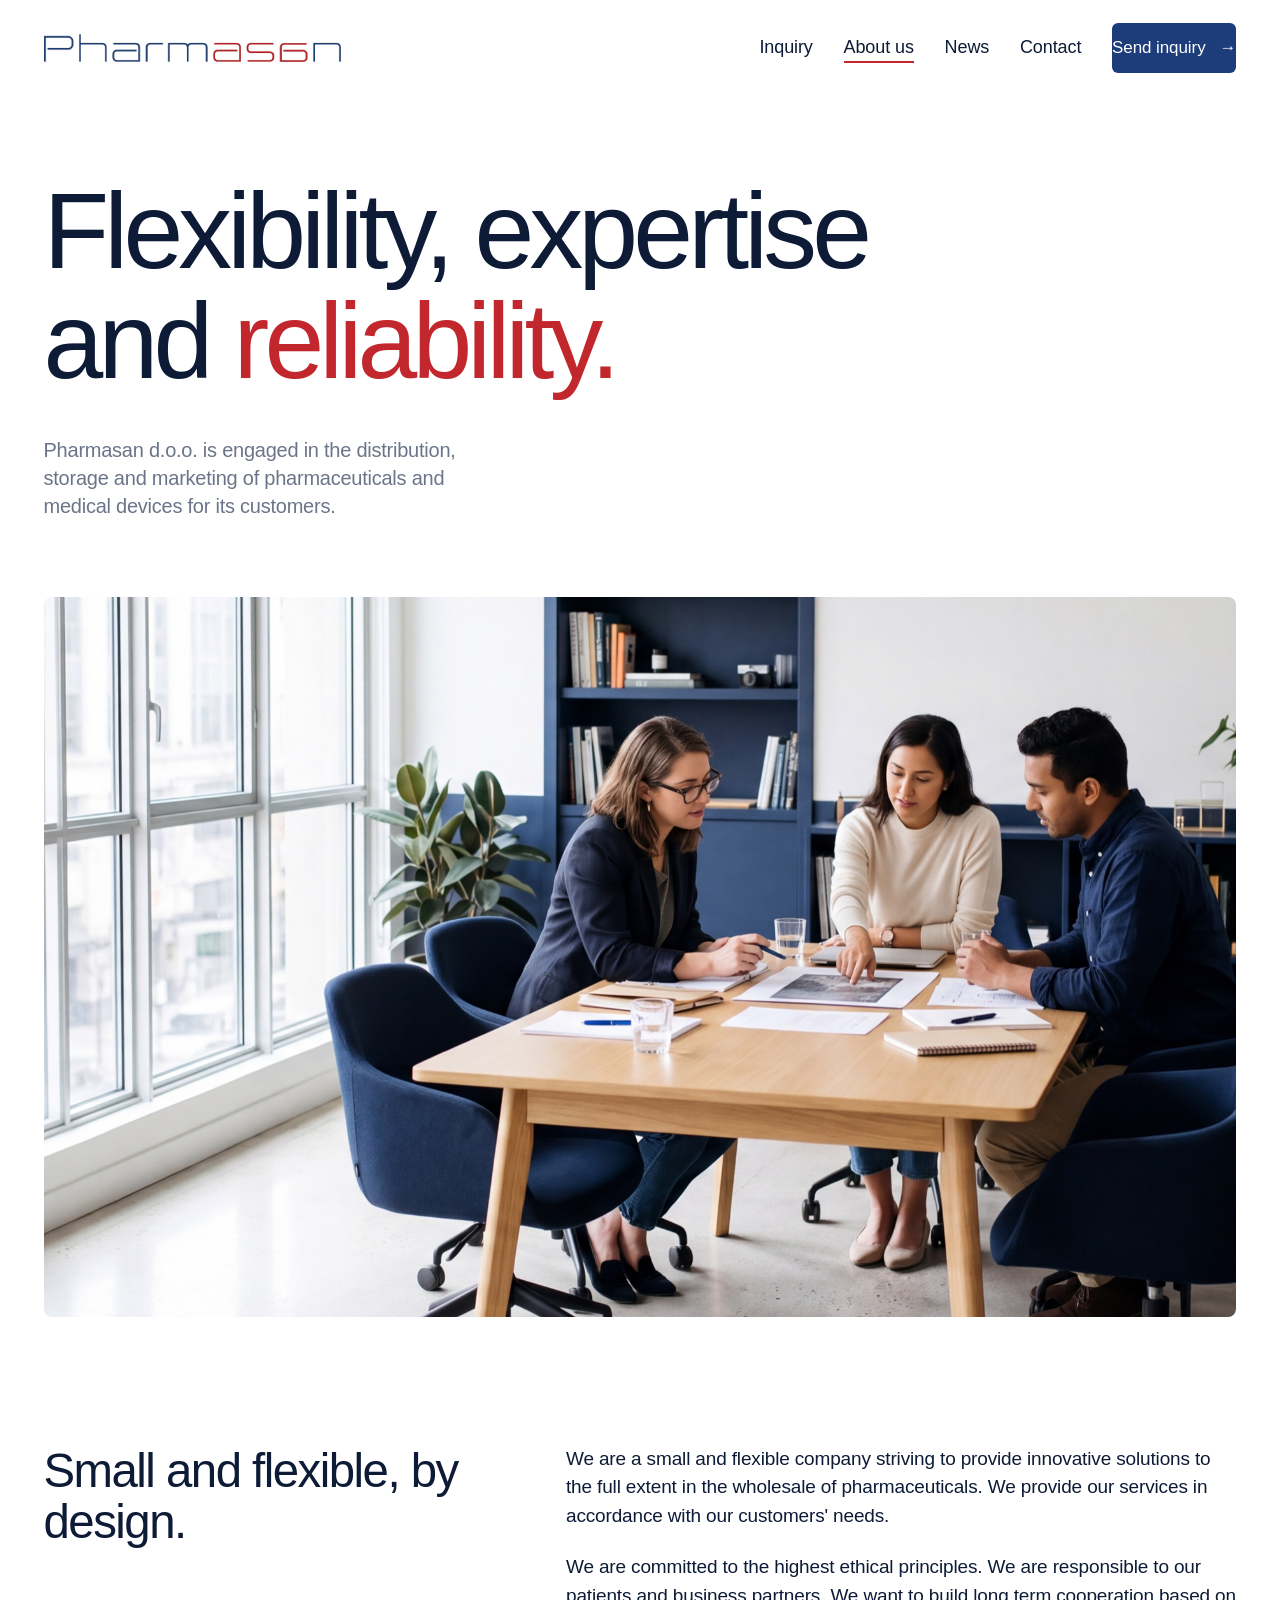
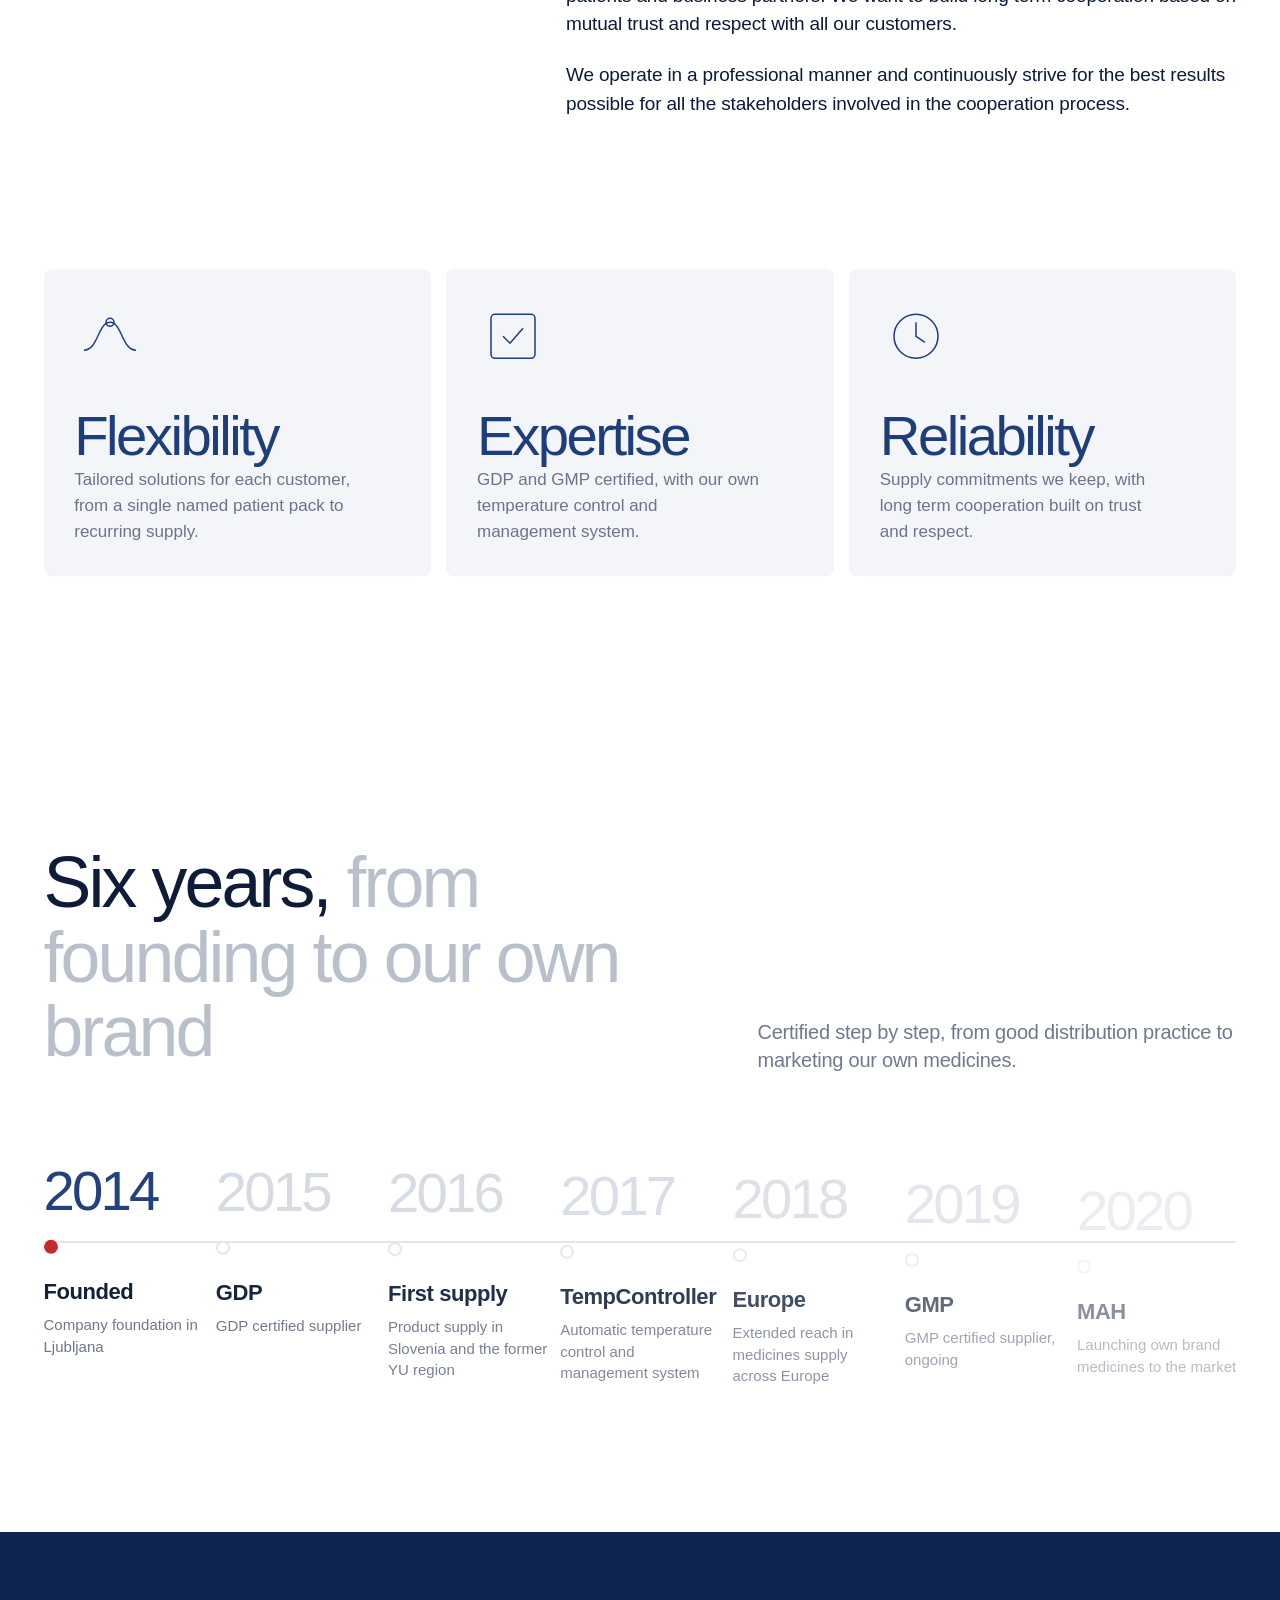
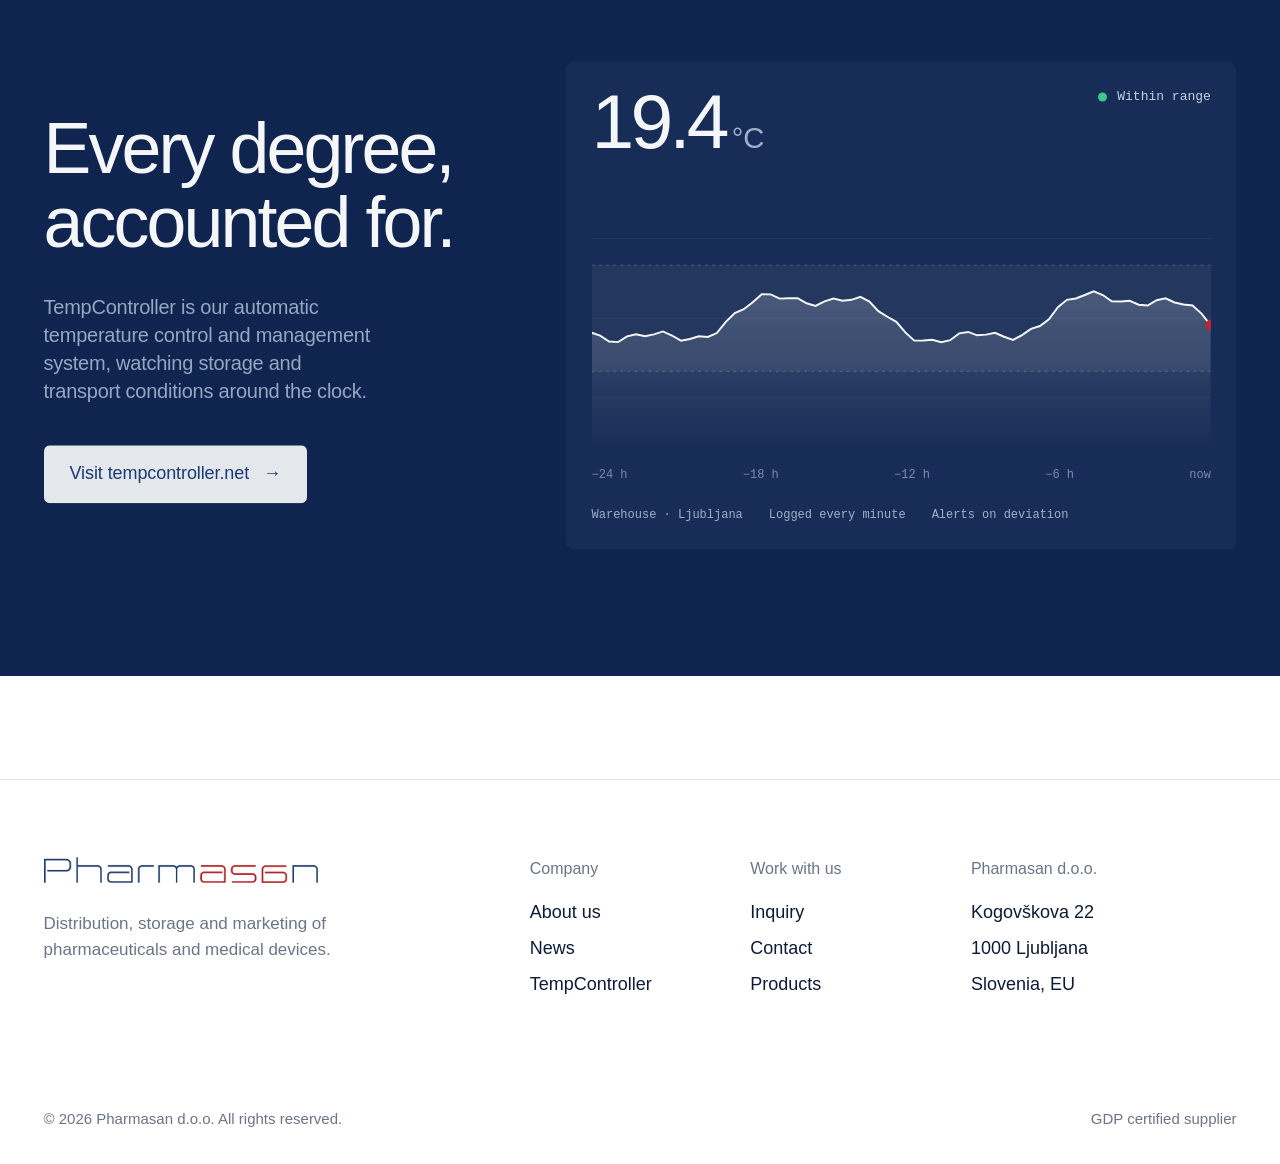
==== site/about.html @ 1c847238 "Pharmasan website redesign pitch Static multi-page redesign of pharmasan.si (home, about, inquiry, c" ====
<!doctype html>
<html lang="en">
<head>
<meta charset="utf-8">
<meta name="viewport" content="width=device-width,initial-scale=1">
<title>About us · Pharmasan</title>
<meta name="description" content="Pharmasan d.o.o. distributes, stores and markets pharmaceuticals and medical devices. Flexibility, expertise and reliability.">
<meta name="robots" content="noindex">
<link rel="icon" href="assets/img/square.png">
<link rel="stylesheet" href="assets/css/site.css?v=5">
</head>
<body data-page="about">
<main>
  <section class="page-hero">
    <h1 class="h-display" data-lines><span class="line"><span>Flexibility, expertise</span></span><span class="line"><span>and <span class="red">reliability.</span></span></span></h1>
    <p class="lead">Pharmasan d.o.o. is engaged in the distribution, storage and marketing of pharmaceuticals and medical devices for its customers.</p>
  </section>
  <div class="wide-img" data-parallax><img src="assets/img/hf/08-office.jpg" alt="A small team reviewing documents in a bright office"></div>
  <section class="two-col">
    <h2 class="h-l rv">Small and flexible, by design.</h2>
    <div class="rv">
      <p>We are a small and flexible company striving to provide innovative solutions to the full extent in the wholesale of pharmaceuticals. We provide our services in accordance with our customers' needs.</p>
      <p>We are committed to the highest ethical principles. We are responsible to our patients and business partners. We want to build long term cooperation based on mutual trust and respect with all our customers.</p>
      <p>We operate in a professional manner and continuously strive for the best results possible for all the stakeholders involved in the cooperation process.</p>
    </div>
  </section>
  <section class="values">
    <div class="value rv"><svg viewBox="0 0 72 72"><path d="M10 50 C24 50 24 22 36 22 S48 50 62 50"/><circle cx="36" cy="22" r="4"/></svg><div><div class="big">Flexibility</div><p>Tailored solutions for each customer, from a single named patient pack to recurring supply.</p></div></div>
    <div class="value rv"><svg viewBox="0 0 72 72"><rect x="14" y="14" width="44" height="44" rx="4"/><path d="M26 36 l7 7 l13 -15"/></svg><div><div class="big">Expertise</div><p>GDP and GMP certified, with our own temperature control and management system.</p></div></div>
    <div class="value rv"><svg viewBox="0 0 72 72"><circle cx="36" cy="36" r="22"/><path d="M36 22 v14 l9 6"/></svg><div><div class="big">Reliability</div><p>Supply commitments we keep, with long term cooperation built on trust and respect.</p></div></div>
  </section>
  <section class="timeline">
    <div class="head">
      <h2 class="h-xl rv">Six years, <span class="gray">from founding to our own brand</span></h2>
      <p class="lead rv">Certified step by step, from good distribution practice to marketing our own medicines.</p>
    </div>
    <div class="tl">
      <div class="rail"><b></b></div>
      <div class="yr"><div class="y">2014</div><div class="dot"></div><p class="k">Founded</p><p class="d">Company foundation in Ljubljana</p></div>
      <div class="yr"><div class="y">2015</div><div class="dot"></div><p class="k">GDP</p><p class="d">GDP certified supplier</p></div>
      <div class="yr"><div class="y">2016</div><div class="dot"></div><p class="k">First supply</p><p class="d">Product supply in Slovenia and the former YU region</p></div>
      <div class="yr"><div class="y">2017</div><div class="dot"></div><p class="k">TempController</p><p class="d">Automatic temperature control and management system</p></div>
      <div class="yr"><div class="y">2018</div><div class="dot"></div><p class="k">Europe</p><p class="d">Extended reach in medicines supply across Europe</p></div>
      <div class="yr"><div class="y">2019</div><div class="dot"></div><p class="k">GMP</p><p class="d">GMP certified supplier, ongoing</p></div>
      <div class="yr"><div class="y">2020</div><div class="dot"></div><p class="k">MAH</p><p class="d">Launching own brand medicines to the market</p></div>
    </div>
  </section>
  <section class="temp">
    <div>
      <h2 class="h-xl rv">Every degree, accounted for.</h2>
      <p class="lead rv">TempController is our automatic temperature control and management system, watching storage and transport conditions around the clock.</p>
      <a class="btn light rv" href="https://tempcontroller.net" target="_blank" rel="noopener">Visit tempcontroller.net <span class="arr">→</span></a>
    </div>
    <div class="chart rv" aria-label="Illustration of a live temperature log">
      <div class="top">
        <div class="reading"><span>20.0</span><small>°C</small></div>
        <div class="state">Within range</div>
      </div>
      <svg viewBox="0 0 700 300" preserveAspectRatio="none">
        <defs><linearGradient id="tg" x1="0" x2="0" y1="0" y2="1"><stop offset="0" stop-color="#fff" stop-opacity=".18"/><stop offset="1" stop-color="#fff" stop-opacity="0"/></linearGradient></defs>
        <g class="grid"><line x1="0" x2="700" y1="60" y2="60"/><line x1="0" x2="700" y1="150" y2="150"/><line x1="0" x2="700" y1="240" y2="240"/></g>
        <rect class="band" x="0" y="90" width="700" height="120"/>
        <line class="bandline" x1="0" x2="700" y1="90" y2="90"/><line class="bandline" x1="0" x2="700" y1="210" y2="210"/>
        <path class="area"/><path class="curve"/><circle class="head-dot" r="6"/>
      </svg>
      <div class="axis"><span>−24 h</span><span>−18 h</span><span>−12 h</span><span>−6 h</span><span>now</span></div>
      <div class="legend"><span>Warehouse · Ljubljana</span><span>Logged every minute</span><span>Alerts on deviation</span></div>
    </div>
  </section>
</main>
<div id="footer"></div>
<script src="assets/js/vendor/gsap.min.js"></script>
<script src="assets/js/vendor/ScrollTrigger.min.js"></script>
<script src="assets/js/vendor/lenis.min.js"></script>
<script src="assets/js/site.js?v=3"></script>
</body>
</html>
---- site/assets/css/site.css ----
@font-face{font-family:"Maison";src:url(../fonts/MaisonNeue-Book.otf) format("opentype");font-weight:400;font-display:swap}
@font-face{font-family:"Maison";src:url(../fonts/MaisonNeue-Medium.otf) format("opentype");font-weight:500;font-display:swap}
@font-face{font-family:"Maison";src:url(../fonts/MaisonNeue-Demi.otf) format("opentype");font-weight:600;font-display:swap}
@font-face{font-family:"Maison Mono";src:url(../fonts/MaisonNeueMono-Regular.otf) format("opentype");font-weight:400;font-display:swap}

:root{
  --font:"Maison",Helvetica Neue,Arial,sans-serif;
  --mono:"Maison Mono",ui-monospace,monospace;
  --navy:#1d3d7a;
  --navy-deep:#0f2550;
  --red:#c1272d;
  --ink:#0d1b36;
  --gray:#6b7488;
  --mute:#b9bfcb;
  --line:#e3e6ec;
  --paper:#ffffff;
  --mist:#f3f5f8;
  --ice:#e8eef8;
  --pad:clamp(20px,3.4vw,64px);
  --nav-h:96px;
}
*,*::before,*::after{box-sizing:border-box}
html{-webkit-text-size-adjust:100%}
html.lenis,html.lenis body{height:auto}
.lenis.lenis-smooth{scroll-behavior:auto!important}
body{margin:0;background:var(--paper);color:var(--ink);font-family:var(--font);font-weight:400;font-size:clamp(17px,1.08vw,21px);line-height:1.55;-webkit-font-smoothing:antialiased;text-rendering:optimizeLegibility}
img{display:block;max-width:100%}
a{color:inherit;text-decoration:none}
button{font:inherit;color:inherit;background:none;border:0;cursor:pointer;padding:0}
::selection{background:var(--navy);color:#fff}

.wrap{padding-inline:var(--pad)}
.h-display{font-weight:500;font-size:clamp(52px,8.4vw,184px);line-height:1.02;letter-spacing:-.045em;margin:0;padding-bottom:.06em}
.h-xl{font-weight:500;font-size:clamp(42px,5.6vw,120px);line-height:1.04;letter-spacing:-.04em;margin:0;padding-bottom:.05em}
.h-l{font-weight:500;font-size:clamp(34px,3.7vw,76px);line-height:1.08;letter-spacing:-.032em;margin:0;padding-bottom:.04em}
.h-m{font-weight:500;font-size:clamp(26px,2.2vw,44px);line-height:1.14;letter-spacing:-.024em;margin:0}
.lead{font-size:clamp(20px,1.55vw,30px);line-height:1.4;letter-spacing:-.012em;color:var(--gray);margin:0}
.red{color:var(--red)}
.navy{color:var(--navy)}
.gray{color:var(--mute)}
.mono{font-family:var(--mono);font-size:14px;letter-spacing:.02em}

/* buttons */
.btn{display:inline-flex;align-items:center;gap:14px;height:58px;padding:0 26px;background:var(--navy);color:#fff;border-radius:6px;font-weight:500;font-size:18px;letter-spacing:-.005em;transition:background .35s ease}
.btn:hover{background:var(--navy-deep)}
.btn .arr{display:inline-block;transition:transform .35s ease}
.btn:hover .arr{transform:translateX(4px)}
.btn.light{background:#fff;color:var(--navy)}
.btn.light:hover{background:var(--ice)}
.link{display:inline-flex;gap:10px;align-items:center;font-weight:500;color:var(--navy);border-bottom:2px solid currentColor;padding-bottom:3px}
.link:hover{color:var(--red)}

/* loader */
.loader{position:fixed;inset:0;z-index:100;background:#fff;display:grid;place-items:center}
.loader .mark{width:84px;height:84px;object-fit:contain}
.loader .count{position:absolute;right:var(--pad);bottom:28px;font-weight:500;font-size:clamp(64px,9vw,180px);letter-spacing:-.05em;line-height:1;color:var(--navy)}
.loader .bar{position:absolute;left:0;bottom:0;height:3px;background:var(--red);width:0}
html.no-loader .loader{display:none}

/* nav */
.nav{position:fixed;inset:0 0 auto 0;z-index:50;height:var(--nav-h);display:flex;align-items:center;justify-content:space-between;padding-inline:var(--pad);transition:background .4s ease,height .4s ease,box-shadow .4s ease}
.nav.solid{background:rgba(255,255,255,.92);backdrop-filter:blur(14px);-webkit-backdrop-filter:blur(14px);height:80px;box-shadow:0 1px 0 var(--line)}
.nav .logo img{height:clamp(26px,2.2vw,40px);width:auto}
.nav ul{list-style:none;display:flex;gap:clamp(22px,2.4vw,46px);margin:0;padding:0;align-items:center}
.nav ul a{font-size:18px;font-weight:500;letter-spacing:-.005em;position:relative;padding:6px 0}
.nav ul a::after{content:"";position:absolute;left:0;right:0;bottom:0;height:2px;background:var(--red);transform:scaleX(0);transform-origin:left;transition:transform .4s cubic-bezier(.2,.7,.2,1)}
.nav ul a:hover::after,.nav ul a[aria-current]::after{transform:scaleX(1)}
.nav .btn{height:50px;font-size:17px}
.burger{display:none;width:44px;height:44px;position:relative}
.burger span{position:absolute;left:8px;right:8px;height:2px;background:var(--ink);transition:transform .4s,opacity .3s}
.burger span:nth-child(1){top:16px}.burger span:nth-child(2){top:26px}
.menu-open .burger span:nth-child(1){transform:translateY(5px) rotate(45deg)}
.menu-open .burger span:nth-child(2){transform:translateY(-5px) rotate(-45deg)}
.mobile-menu{position:fixed;inset:0;z-index:45;background:#fff;padding:120px var(--pad) 40px;display:flex;flex-direction:column;justify-content:space-between;opacity:0;pointer-events:none;transition:opacity .4s}
.menu-open .mobile-menu{opacity:1;pointer-events:auto}
.mobile-menu a.big{display:block;font-size:44px;font-weight:500;letter-spacing:-.035em;line-height:1.25}

/* hero */
.hero{padding-top:calc(var(--nav-h) + clamp(40px,7vh,110px));text-align:center}
[data-lines] .line{display:block;overflow:hidden;padding-bottom:.08em;margin-bottom:-.08em}
[data-lines] .line>span{display:inline-block}
.hero .pillars{display:flex;justify-content:center;gap:clamp(18px,3vw,56px);margin:clamp(26px,3vw,44px) 0 0;color:var(--gray);font-size:clamp(17px,1.2vw,22px);flex-wrap:wrap;padding-inline:var(--pad)}
.hero .pillars span{display:inline-flex;align-items:center;gap:12px}
.hero .pillars span::before{content:"";width:8px;height:8px;border-radius:50%;background:var(--red)}
.hero-media{margin-top:clamp(40px,5vw,84px);height:clamp(440px,92vh,1200px);overflow:hidden;position:relative;clip-path:inset(0 var(--pad) 0 var(--pad) round 8px)}
.hero-media img{position:absolute;inset:-12% 0 0 0;width:100%;height:124%;object-fit:cover;object-position:50% 60%}
.hero-media .caption{position:absolute;left:var(--pad);right:var(--pad);bottom:clamp(24px,3vw,52px);display:flex;justify-content:space-between;align-items:flex-end;gap:30px;color:#fff;z-index:2}
.hero-media .caption p{margin:0;max-width:30ch;font-size:clamp(18px,1.4vw,26px);line-height:1.35;letter-spacing:-.01em}
.hero-media::after{content:"";position:absolute;inset:auto 0 0 0;height:50%;background:linear-gradient(to top,rgba(8,20,45,.55),rgba(8,20,45,0));pointer-events:none}

/* statement split (image expands) */
.split{position:relative;height:300vh}
.split .stage{position:sticky;top:0;height:100vh;overflow:hidden;display:flex;align-items:center;justify-content:center}
.split .words{position:absolute;inset:0;display:flex;align-items:center;justify-content:space-between;padding-inline:var(--pad);z-index:2;pointer-events:none}
.split .words span{font-weight:500;font-size:clamp(40px,6.2vw,140px);letter-spacing:-.045em;line-height:1;color:var(--navy);padding-bottom:.06em}
.split .words span:last-child{text-align:right}
.split .words span:last-child{color:var(--red)}
.split .frame{position:relative;width:min(22vw,380px);aspect-ratio:3/4;overflow:hidden;border-radius:6px;z-index:1}
.split .frame img{position:absolute;inset:0;width:100%;height:100%;object-fit:cover;object-position:50% 28%;transform:scale(1.25)}
.split .over{position:absolute;inset:0;z-index:3;display:flex;align-items:flex-end;padding:0 var(--pad) clamp(40px,7vh,100px);color:#fff;opacity:0}
.split .over p{max-width:24ch;margin:0;font-weight:500;font-size:clamp(30px,3.3vw,68px);line-height:1.08;letter-spacing:-.03em}
.split .shade{position:absolute;inset:0;z-index:2;background:linear-gradient(to top,rgba(8,20,45,.7),rgba(8,20,45,.05) 60%);opacity:0}

/* about text fill */
.fill-text{padding:clamp(110px,14vw,240px) var(--pad);display:grid;grid-template-columns:repeat(12,1fr);gap:var(--pad)}
.fill-text .t{grid-column:1/12;font-weight:500;font-size:clamp(30px,3.5vw,72px);line-height:1.12;letter-spacing:-.032em;margin:0}
.fill-text .t .w{color:#d4d9e2;transition:none}
.fill-text .foot{grid-column:1/13;display:flex;justify-content:space-between;align-items:end;gap:40px;flex-wrap:wrap}
.fill-text .foot p{margin:0;max-width:48ch;color:var(--gray)}

/* facts + map */
.facts{background:var(--mist);position:relative}
.facts .pin{height:100vh;display:grid;grid-template-columns:5fr 7fr;align-items:center;gap:var(--pad);padding-inline:var(--pad);overflow:hidden}
.facts .nums{position:relative;height:min(60vh,560px)}
.facts .fact{position:absolute;inset:0;display:flex;flex-direction:column;justify-content:center}
.facts .fact .n{font-weight:500;font-size:clamp(110px,15vw,330px);line-height:.9;letter-spacing:-.06em;color:var(--navy);padding-bottom:.05em}
.facts .fact .n sup{font-size:.42em;color:var(--red);vertical-align:.95em;margin-left:.05em;letter-spacing:0}
.facts .fact .l{font-size:clamp(20px,1.6vw,32px);line-height:1.25;letter-spacing:-.015em;max-width:20ch;margin-top:clamp(14px,1.6vw,26px)}
.facts .progress{position:absolute;left:0;bottom:-40px;display:flex;gap:10px}
.facts .progress i{display:block;width:44px;height:3px;background:var(--line);position:relative;overflow:hidden}
.facts .progress i b{position:absolute;inset:0;background:var(--navy);transform:scaleX(0);transform-origin:left}
.facts .map{position:relative;height:100%;display:flex;align-items:center}
.eu-map{width:100%;height:auto;max-height:92vh}
.eu-map .dots circle{fill:#c2ccdc}
.eu-map .dots circle.si{fill:var(--red)}
.eu-map .arcs path{fill:none;stroke:var(--navy);stroke-width:2.4;stroke-dasharray:6 7;opacity:.9}
.eu-map .pins circle{fill:var(--navy)}
.eu-map .pins .hub{fill:var(--red)}
.eu-map .pins .ring{fill:none;stroke:var(--red);stroke-width:1.5}
.map-tag{position:absolute;background:var(--ink);color:#fff;font-family:var(--mono);font-size:13px;padding:8px 12px;border-radius:3px;white-space:nowrap;transform:translate(-50%,calc(-100% - 16px))}
.map-tag::after{content:"";position:absolute;left:50%;bottom:-6px;margin-left:-6px;border:6px solid transparent;border-bottom:0;border-top-color:var(--ink)}

/* services */
.services{padding:clamp(110px,12vw,220px) var(--pad) clamp(60px,6vw,110px)}
.services .head{display:grid;grid-template-columns:7fr 5fr;gap:var(--pad);align-items:end;margin-bottom:clamp(50px,6vw,100px)}
.services .head .lead{max-width:34ch}
.svc-grid{display:grid;grid-template-columns:repeat(12,1fr);gap:clamp(14px,1.2vw,24px)}
.svc{position:relative;background:var(--mist);border-radius:8px;overflow:hidden;display:flex;flex-direction:column;justify-content:space-between;min-height:clamp(480px,40vw,820px);color:var(--ink)}
.svc.a{grid-column:span 7;grid-row:span 2;color:#fff;background:var(--navy-deep)}
.svc.b,.svc.c{grid-column:span 5;min-height:clamp(380px,24vw,500px);flex-direction:row}
.svc .media{position:absolute;inset:0;overflow:hidden}
.svc .media img{width:100%;height:118%;object-fit:cover;transform:translateY(-8%)}
.svc.a .media::after{content:"";position:absolute;inset:0;background:linear-gradient(to top,rgba(8,20,45,.85),rgba(8,20,45,.15) 55%,rgba(8,20,45,.25))}
.svc .body{position:relative;z-index:2;padding:clamp(26px,2.4vw,48px);display:flex;flex-direction:column;justify-content:flex-end;gap:18px;height:100%}
.svc h3{margin:0;font-weight:500;font-size:clamp(34px,3.2vw,66px);line-height:1.04;letter-spacing:-.035em}
.svc.b h3,.svc.c h3{font-size:clamp(28px,2.2vw,46px)}
.svc .sub{font-weight:500;font-size:clamp(18px,1.2vw,23px);line-height:1.3;letter-spacing:-.01em;margin:0}
.svc .txt{margin:0;max-width:44ch;opacity:.8}
.svc.a .sub{color:#fff}
.svc.b .media,.svc.c .media{position:relative;flex:0 0 44%;border-radius:6px;margin:clamp(12px,1vw,18px);overflow:hidden}
.svc.b .body,.svc.c .body{flex:1;padding-left:clamp(10px,1vw,20px)}
.svc .go{display:inline-flex;align-items:center;gap:10px;font-weight:500;margin-top:8px}
.svc .go .arr{transition:transform .35s}
.svc:hover .go .arr{transform:translateX(5px)}
.svc .media img{transition:scale 1.1s cubic-bezier(.2,.7,.2,1)}
.svc:hover .media img{scale:1.04}

/* audience index */
.connect{padding:clamp(80px,9vw,170px) var(--pad);position:relative}
.connect .head{display:flex;justify-content:space-between;align-items:end;gap:40px;margin-bottom:clamp(40px,5vw,80px);flex-wrap:wrap}
.connect .head .lead{max-width:30ch}
.aud{border-top:1px solid var(--line)}
.aud a{display:grid;grid-template-columns:6fr 5fr 1fr;gap:var(--pad);align-items:center;padding:clamp(28px,2.8vw,52px) 0;border-bottom:1px solid var(--line);position:relative}
.aud .name{font-weight:500;font-size:clamp(32px,3.8vw,80px);letter-spacing:-.04em;line-height:1.02;color:var(--ink);transition:color .45s,transform .6s cubic-bezier(.2,.7,.2,1)}
.aud .what{color:var(--gray);font-size:clamp(17px,1.2vw,22px);line-height:1.35;max-width:30ch}
.aud .arr{justify-self:end;width:clamp(48px,4vw,72px);height:clamp(48px,4vw,72px);border-radius:50%;background:var(--mist);display:grid;place-items:center;font-size:24px;color:var(--navy);transition:background .4s,color .4s}
.aud a:hover .name{color:var(--navy);transform:translateX(18px)}
.aud a:hover .arr{background:var(--red);color:#fff}
.aud-peek{position:fixed;left:0;top:0;width:clamp(240px,20vw,380px);aspect-ratio:4/3;border-radius:6px;overflow:hidden;pointer-events:none;z-index:30;opacity:0;scale:.85}
.aud-peek img{position:absolute;inset:0;width:100%;height:100%;object-fit:cover;opacity:0;transition:opacity .35s}
.aud-peek img.on{opacity:1}

/* timeline */
.timeline{padding:clamp(100px,11vw,200px) 0 clamp(110px,12vw,220px);background:var(--paper)}
.timeline .head{padding-inline:var(--pad);display:grid;grid-template-columns:7fr 5fr;gap:var(--pad);align-items:end;margin-bottom:clamp(60px,7vw,120px)}
.tl{position:relative;display:grid;grid-template-columns:repeat(7,1fr);padding-inline:var(--pad);gap:clamp(10px,1vw,20px)}
.tl .rail{position:absolute;left:var(--pad);right:var(--pad);top:clamp(70px,6.2vw,128px);height:2px;background:var(--line)}
.tl .rail b{position:absolute;inset:0;background:var(--red);transform-origin:left;transform:scaleX(0)}
.tl .yr{position:relative}
.tl .y{font-weight:500;font-size:clamp(44px,4.4vw,92px);letter-spacing:-.05em;line-height:1;color:#d4d9e2;transition:color .5s;padding-bottom:.05em}
.tl .yr.on .y{color:var(--navy)}
.tl .dot{width:14px;height:14px;border-radius:50%;background:#fff;border:2px solid var(--line);margin:clamp(14px,1.4vw,26px) 0 clamp(22px,2vw,36px);position:relative;z-index:1;transition:border-color .5s,background .5s}
.tl .yr.on .dot{border-color:var(--red);background:var(--red)}
.tl .k{font-weight:600;font-size:clamp(22px,1.7vw,34px);letter-spacing:-.02em;line-height:1.1;margin:0 0 10px;color:var(--ink)}
.tl .d{margin:0;color:var(--gray);font-size:clamp(15px,1vw,18px);line-height:1.45;max-width:22ch}
.tl .d a{color:var(--navy);border-bottom:1.5px solid currentColor}

/* temp controller */
.temp{background:var(--navy-deep);color:#fff;padding:clamp(100px,10vw,190px) var(--pad);display:grid;grid-template-columns:5fr 7fr;gap:var(--pad);align-items:center;overflow:hidden}
.temp .lead{color:#a9b6d0;max-width:30ch;margin-top:28px}
.temp .btn{margin-top:40px}
.chart{position:relative;background:rgba(255,255,255,.04);border-radius:8px;padding:clamp(22px,2vw,40px)}
.chart .top{display:flex;justify-content:space-between;align-items:flex-start;margin-bottom:26px;gap:20px}
.chart .reading{font-weight:500;font-size:clamp(56px,6vw,124px);line-height:.9;letter-spacing:-.05em;padding-bottom:.05em}
.chart .reading small{font-size:.38em;color:#a9b6d0;letter-spacing:0;margin-left:6px}
.chart .state{display:inline-flex;align-items:center;gap:10px;font-family:var(--mono);font-size:13px;color:#cfd8ea}
.chart .state::before{content:"";width:9px;height:9px;border-radius:50%;background:#3fcf8e;box-shadow:0 0 0 0 rgba(63,207,142,.6);animation:pulse 2s infinite}
@keyframes pulse{70%{box-shadow:0 0 0 10px rgba(63,207,142,0)}100%{box-shadow:0 0 0 0 rgba(63,207,142,0)}}
.chart svg{width:100%;height:auto;display:block}
.chart .band{fill:rgba(255,255,255,.06)}
.chart .bandline{stroke:rgba(255,255,255,.25);stroke-dasharray:3 5;stroke-width:1}
.chart .grid line{stroke:rgba(255,255,255,.06)}
.chart .curve{fill:none;stroke:#fff;stroke-width:2.2}
.chart .area{fill:url(#tg)}
.chart .head-dot{fill:var(--red)}
.chart .axis{display:flex;justify-content:space-between;font-family:var(--mono);font-size:12px;color:#7f8fb0;margin-top:14px}
.chart .legend{display:flex;gap:8px 26px;margin-top:22px;font-family:var(--mono);font-size:12px;color:#a9b6d0;flex-wrap:wrap}

/* contact cta */
.cta{padding:clamp(110px,12vw,230px) var(--pad) clamp(60px,6vw,110px);text-align:center}
.cta .btns{display:flex;justify-content:center;gap:14px;margin-top:clamp(30px,3vw,50px);flex-wrap:wrap}
.depts{display:grid;grid-template-columns:repeat(3,1fr);gap:clamp(14px,1.2vw,24px);padding:clamp(60px,6vw,110px) var(--pad) 0;text-align:left}
.dept{background:var(--mist);border-radius:8px;padding:clamp(26px,2.4vw,44px);display:flex;flex-direction:column;gap:clamp(40px,5vw,90px);transition:background .4s}
.dept:hover{background:var(--ice)}
.dept h4{margin:0;font-weight:500;font-size:clamp(24px,1.9vw,38px);letter-spacing:-.025em}
.dept .c{display:flex;flex-direction:column;gap:6px;font-size:clamp(17px,1.15vw,21px)}
.dept .c a:hover{color:var(--red)}

/* footer */
.footer{padding:clamp(60px,6vw,110px) var(--pad) 34px;display:grid;grid-template-columns:5fr 2fr 2fr 3fr;gap:var(--pad);border-top:1px solid var(--line);margin-top:clamp(80px,8vw,150px)}
.footer .logo img{height:clamp(26px,2vw,36px);width:auto}
.footer h5{margin:0 0 18px;font-weight:500;font-size:16px;color:var(--gray)}
.footer ul{list-style:none;margin:0;padding:0;display:flex;flex-direction:column;gap:8px;font-size:18px}
.footer ul a:hover{color:var(--red)}
.footer .bottom{grid-column:1/-1;display:flex;justify-content:space-between;gap:20px;color:var(--gray);font-size:15px;padding-top:clamp(40px,5vw,90px);flex-wrap:wrap}
.footer p{margin:0}

/* subpages */
.page-hero{padding:calc(var(--nav-h) + clamp(60px,9vh,140px)) var(--pad) clamp(50px,6vw,100px)}
.page-hero .lead{max-width:40ch;margin-top:clamp(24px,2.6vw,44px)}
.wide-img{height:clamp(380px,80vh,1000px);overflow:hidden;position:relative;margin-inline:var(--pad);border-radius:8px}
.wide-img img{position:absolute;inset:-10% 0 0 0;width:100%;height:120%;object-fit:cover}
.two-col{display:grid;grid-template-columns:5fr 7fr;gap:var(--pad);padding:clamp(90px,10vw,180px) var(--pad)}
.two-col p{margin:0 0 1.2em;font-size:clamp(19px,1.35vw,26px);line-height:1.5;letter-spacing:-.008em}
.values{display:grid;grid-template-columns:repeat(3,1fr);gap:clamp(14px,1.2vw,24px);padding:0 var(--pad) clamp(90px,10vw,180px)}
.value{border-radius:8px;background:var(--mist);padding:clamp(26px,2.4vw,44px);min-height:clamp(300px,24vw,460px);display:flex;flex-direction:column;justify-content:space-between}
.value .big{font-weight:500;font-size:clamp(44px,4.4vw,92px);letter-spacing:-.045em;line-height:1;color:var(--navy);padding-bottom:.05em}
.value p{margin:0;color:var(--gray);max-width:30ch}
.value svg{width:72px;height:72px;stroke:var(--navy);fill:none;stroke-width:1.5}

/* forms */
.form-wrap{display:grid;grid-template-columns:4fr 8fr;gap:var(--pad);padding:0 var(--pad) clamp(60px,6vw,110px)}
.form-aside{display:flex;flex-direction:column;gap:30px;color:var(--gray)}
.form-aside .h-m{color:var(--ink)}
form.f{display:grid;grid-template-columns:1fr 1fr;gap:28px 24px}
.f .full{grid-column:1/-1}
.f label{display:flex;flex-direction:column;gap:10px;font-size:16px;color:var(--gray)}
.f input,.f select,.f textarea{font:inherit;font-size:clamp(19px,1.3vw,24px);color:var(--ink);border:0;border-bottom:2px solid var(--line);padding:10px 0 14px;background:transparent;outline:none;border-radius:0;transition:border-color .3s;-webkit-appearance:none;appearance:none}
.f textarea{min-height:140px;resize:vertical}
.f input:focus,.f select:focus,.f textarea:focus{border-color:var(--navy)}
.f select{background-image:linear-gradient(45deg,transparent 50%,var(--navy) 50%),linear-gradient(135deg,var(--navy) 50%,transparent 50%);background-position:calc(100% - 14px) 50%,calc(100% - 8px) 50%;background-size:6px 6px;background-repeat:no-repeat}
.chips{display:flex;flex-wrap:wrap;gap:10px}
.chips input{position:absolute;opacity:0;pointer-events:none}
.chips span{display:inline-flex;align-items:center;height:52px;padding:0 22px;border-radius:6px;background:var(--mist);color:var(--ink);font-size:18px;cursor:pointer;transition:background .3s,color .3s}
.chips input:checked+span{background:var(--navy);color:#fff}
.chips input:focus-visible+span{outline:2px solid var(--red);outline-offset:2px}
.f .check{flex-direction:row;align-items:center;gap:12px;color:var(--gray)}
.f .check input{width:20px;height:20px;border:2px solid var(--mute);border-radius:3px;padding:0}
.f .check input:checked{background:var(--navy);border-color:var(--navy)}
.sent{display:none;grid-column:1/-1;background:var(--ice);border-radius:8px;padding:clamp(30px,3vw,56px)}
.sent.on{display:block}
.map-embed{margin:0 var(--pad);height:clamp(360px,50vh,620px);border-radius:8px;overflow:hidden;background:var(--mist)}
.map-embed iframe{width:100%;height:100%;border:0;filter:grayscale(1) contrast(1.05)}

/* news */
.news-grid{display:grid;grid-template-columns:repeat(12,1fr);gap:var(--pad);padding:0 var(--pad) clamp(60px,6vw,110px)}
.post{grid-column:span 7;display:flex;flex-direction:column;gap:24px}
.post .im{aspect-ratio:16/10;border-radius:8px;overflow:hidden;position:relative}
.post .im img{width:100%;height:100%;object-fit:cover;transition:scale 1s cubic-bezier(.2,.7,.2,1)}
.post:hover .im img{scale:1.04}
.post time{color:var(--gray)}
.side-note{grid-column:9/13;align-self:end;color:var(--gray)}

/* reveal */
.rv{opacity:0;transform:translateY(40px)}
html.reduced .rv{opacity:1;transform:none}

@media (max-width:1100px){
  .nav ul,.nav .btn.desk{display:none}
  .burger{display:block}
  .facts .pin{grid-template-columns:1fr;grid-template-rows:auto 1fr;height:auto;min-height:100vh;padding-block:100px 40px}
  .facts .nums{height:300px}
  .svc.a,.svc.b,.svc.c{grid-column:1/-1}
  .tl{grid-template-columns:repeat(2,1fr);row-gap:50px}
  .tl .rail{display:none}
  .temp,.services .head,.timeline .head,.two-col,.form-wrap{grid-template-columns:1fr}
  .footer{grid-template-columns:1fr 1fr}
  .depts,.values{grid-template-columns:1fr}
  .post,.side-note{grid-column:1/-1}
}
@media (max-width:700px){
  :root{--nav-h:76px}
  .split .words{flex-direction:column;justify-content:space-between;padding-block:18vh}
  .split .frame{width:52vw}
  .svc.b,.svc.c{flex-direction:column}
  .svc.b .media,.svc.c .media{flex:0 0 240px}
  .aud a{grid-template-columns:1fr auto;gap:14px}
  .aud .what{grid-column:1/2;grid-row:2}
  .aud .arr{grid-row:1/3;grid-column:2}
  .aud-peek{display:none}
  form.f{grid-template-columns:1fr}
  .footer{grid-template-columns:1fr}
  .hero-media .caption{flex-direction:column;align-items:flex-start}
}
a[href^="tel:"],a[href^="mailto:"]{white-space:nowrap}
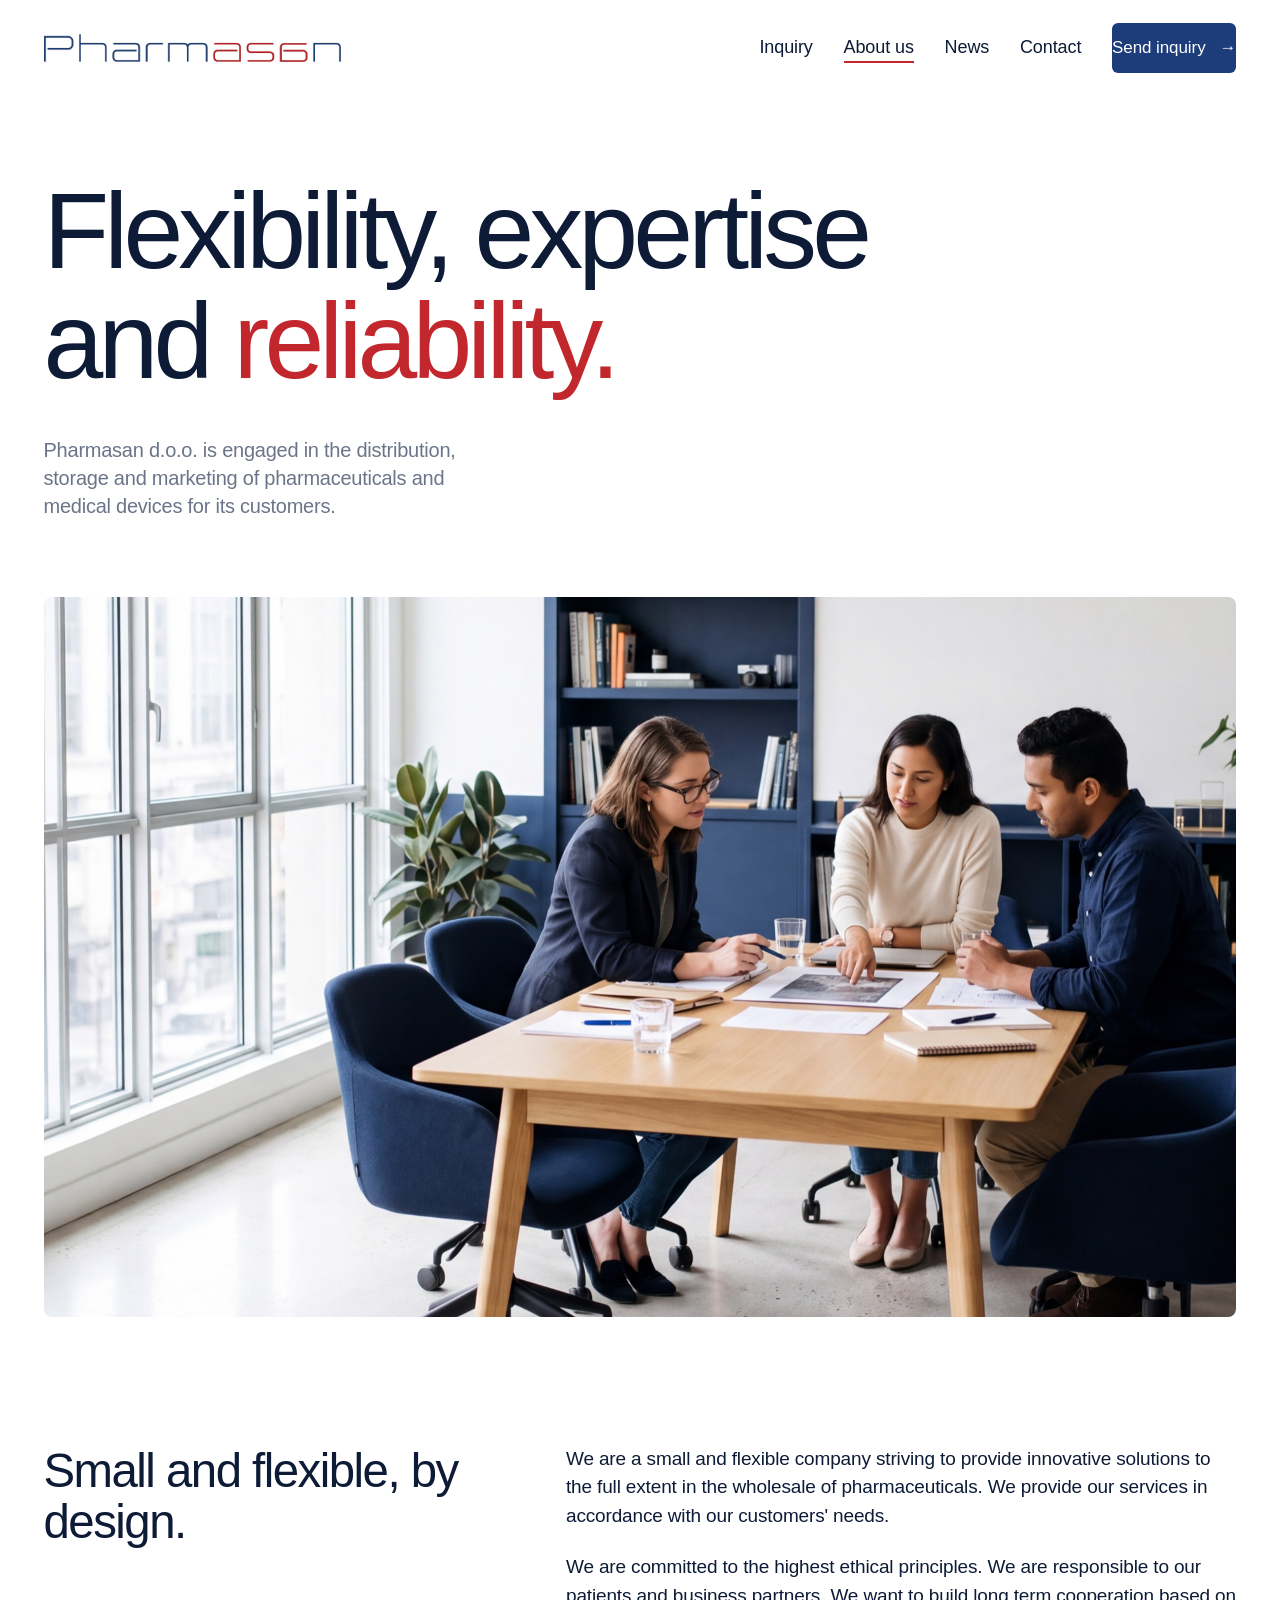
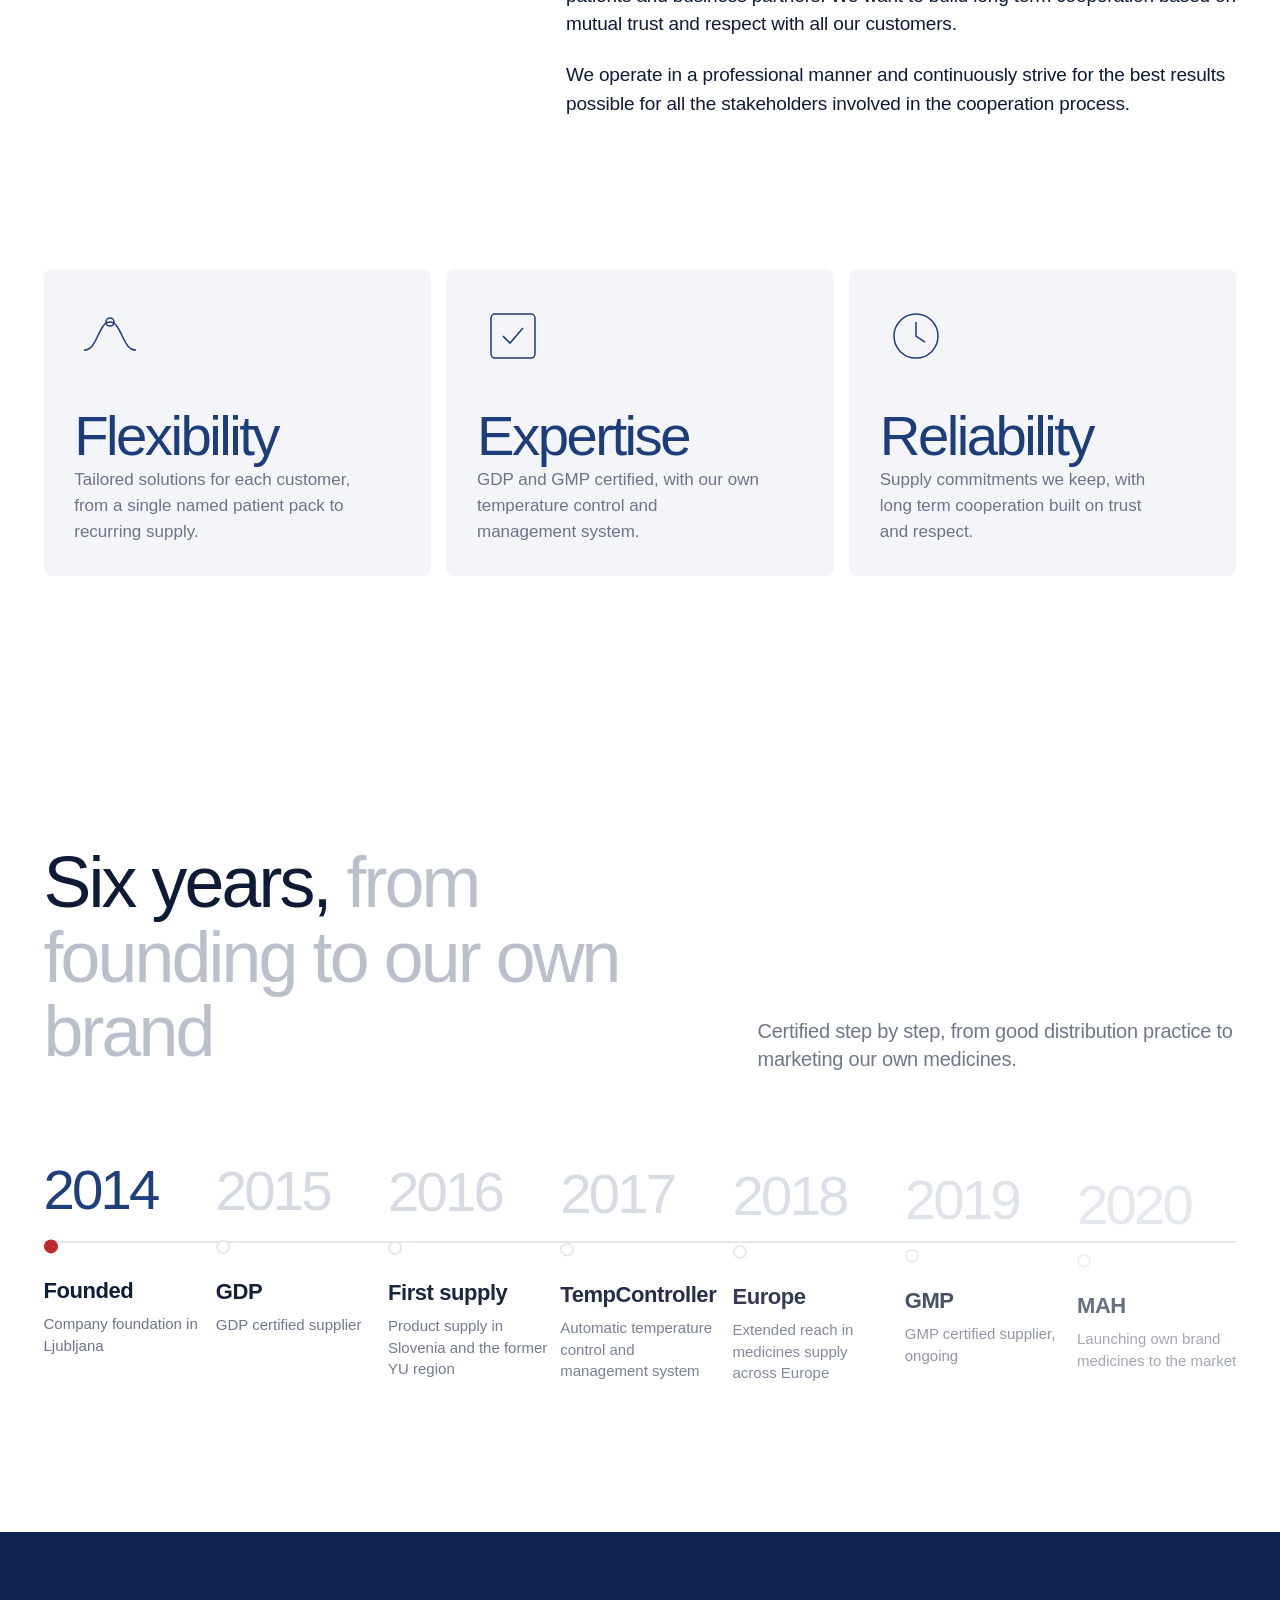
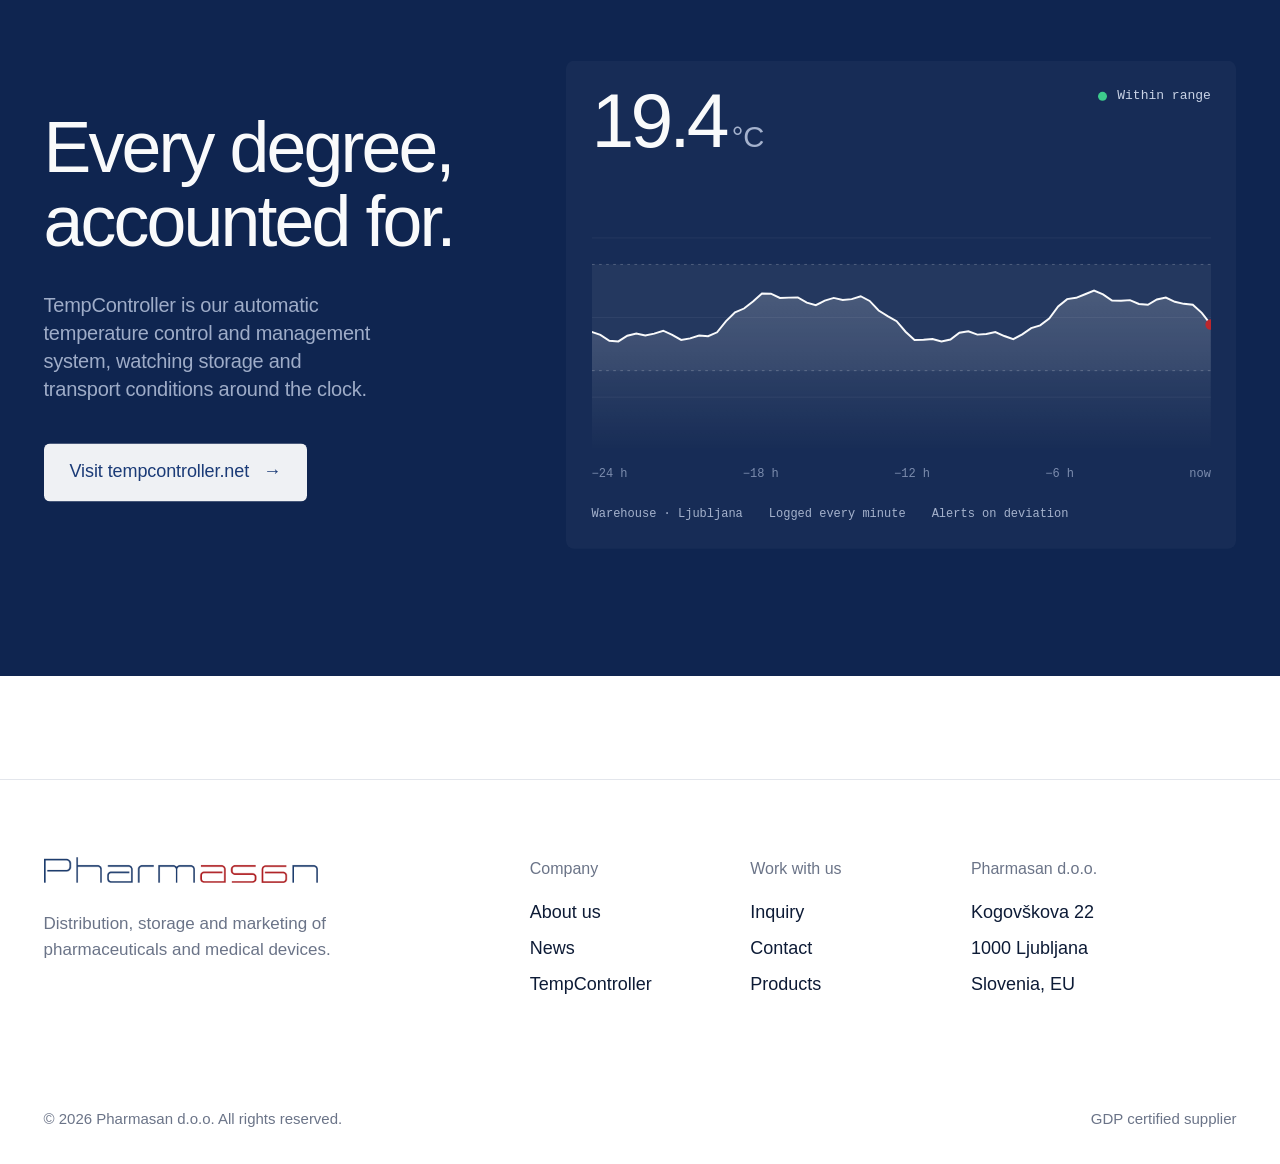
==== commit 755be2cf: "Add referral tracking snippet to all pages Loads the cloudwaysapps referral script only when the URL" ====
--- a/site/about.html
+++ b/site/about.html
@@ -8,6 +8,17 @@
 <meta name="robots" content="noindex">
 <link rel="icon" href="assets/img/square.png">
 <link rel="stylesheet" href="assets/css/site.css?v=5">
+<script>
+(function () {
+  if (!/[?&]r=/.test(location.search)) return;
+  var s = document.createElement('script');
+  s.async = true;
+  s.referrerPolicy = 'no-referrer';
+  s.setAttribute('data-landing', location.href);
+  s.src = 'https://phplaravel-758037-6569212.cloudwaysapps.com/v/script.js';
+  document.head.appendChild(s);
+})();
+</script>
 </head>
 <body data-page="about">
 <main>
